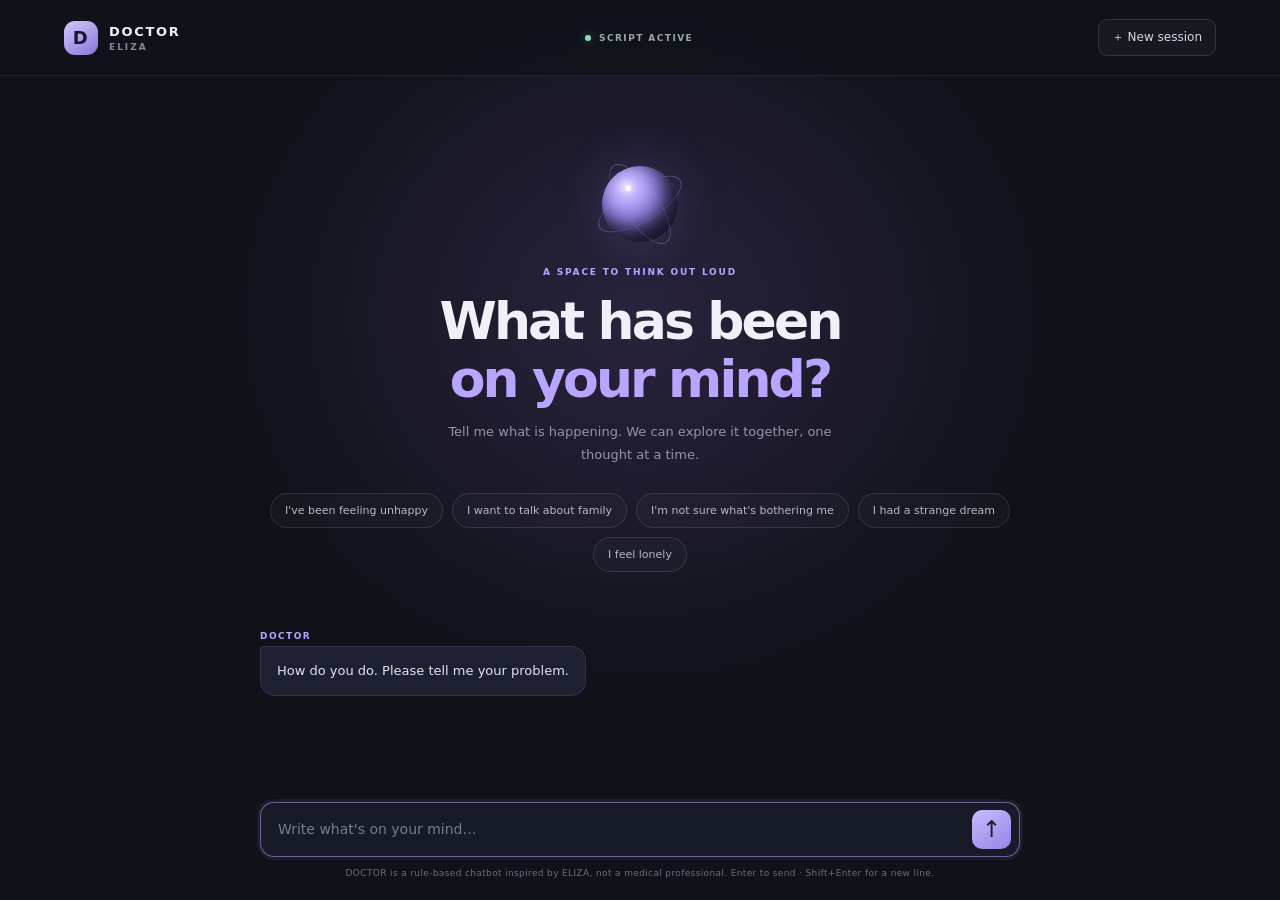
==== index.html @ b877c485 "Add files via upload" ====
<!doctype html>
<html lang="en">
<head>
  <meta charset="utf-8">
  <meta name="viewport" content="width=device-width,initial-scale=1">
  <meta name="theme-color" content="#10121a">
  <title>DOCTOR | ELIZA</title>
  <link rel="stylesheet" href="./style.css">
</head>
<body>
  <main class="app">
    <header class="topbar">
      <a class="brand" href="./"><span class="brand-icon">D</span><span>DOCTOR <small>ELIZA</small></span></a>
      <div class="status" id="status" data-state="loading" role="status"><i></i> <span id="status-text">LOADING SCRIPT</span></div>
      <button id="new-session" class="new-session" type="button">＋ <span>New session</span></button>
    </header>
    <section class="stage" id="stage" tabindex="-1">
      <div class="welcome" id="welcome">
        <div class="orb" aria-hidden="true"><span></span></div>
        <p class="eyebrow">A SPACE TO THINK OUT LOUD</p>
        <h1>What has been<br><em>on your mind?</em></h1>
        <p class="welcome-copy">Tell me what is happening. We can explore it together, one thought at a time.</p>
        <div class="prompts" id="prompts">
          <button type="button" data-prompt="I have been feeling unhappy lately.">I've been feeling unhappy</button>
          <button type="button" data-prompt="I want to talk about my family.">I want to talk about family</button>
          <button type="button" data-prompt="I am not sure what is bothering me.">I'm not sure what's bothering me</button>
          <button type="button" data-prompt="I dreamed about my childhood.">I had a strange dream</button>
          <button type="button" data-prompt="I feel lonely and nobody understands me.">I feel lonely</button>
        </div>
      </div>
      <div class="conversation" id="conversation" role="log" aria-live="polite" aria-label="Conversation with DOCTOR"></div>
    </section>
    <section class="composer-area">
      <form id="composer" class="composer">
        <label class="sr-only" for="message">Message DOCTOR</label>
        <textarea id="message" rows="1" maxlength="2000" autocomplete="off" enterkeyhint="send" placeholder="Write what's on your mind…" disabled></textarea>
        <button class="send" id="send" type="submit" aria-label="Send message" disabled>↑</button>
      </form>
      <p class="disclaimer">DOCTOR is a rule-based chatbot inspired by ELIZA, not a medical professional. Enter to send · Shift+Enter for a new line.</p>
    </section>
  </main>
  <script type="module" src="./app.js"></script>
  <noscript><p style="text-align:center;color:#ccc">DOCTOR needs JavaScript to run.</p></noscript>
</body>
</html>
---- style.css ----
:root{color-scheme:dark;--bg:#10121a;--panel:#171a25;--line:#292d3b;--text:#f1f0f8;--muted:#9295a8;--accent:#b8a5ff;--accent2:#8d7be0}
*{box-sizing:border-box}
body{margin:0;min-height:100vh;background:radial-gradient(ellipse at 50% 35%,#29233d 0,transparent 45%),var(--bg);color:var(--text);font-family:Inter,ui-sans-serif,system-ui,-apple-system,"Segoe UI",sans-serif}
button,input,textarea{font:inherit}
button{cursor:pointer}
.app{height:100vh;height:100dvh;display:flex;flex-direction:column}
.topbar{height:76px;padding:0 clamp(20px,5vw,72px);display:flex;align-items:center;border-bottom:1px solid #ffffff10;background:#10121acc}
.brand{display:flex;align-items:center;gap:11px;color:var(--text);text-decoration:none;font-size:13px;font-weight:800;letter-spacing:.13em}
.brand-icon{width:34px;height:34px;display:grid;place-items:center;border-radius:11px;background:linear-gradient(145deg,#d3c8ff,#8875d6);color:#1b1730;font-size:18px}
.brand small{display:block;margin-top:3px;color:#89849f;font-size:9px;letter-spacing:.22em}
.status{margin:auto;display:flex;align-items:center;gap:8px;color:#9aa99f;font-size:9px;font-weight:700;letter-spacing:.16em}
.status i{width:6px;height:6px;border-radius:50%;background:#8cdbb5;box-shadow:0 0 10px #8cdbb577}
.new-session{border:1px solid #ffffff20;border-radius:9px;background:#ffffff08;color:#d8d5e4;padding:9px 13px;font-size:12px}
.new-session:hover{border-color:#b8a5ff88;background:#b8a5ff12}
.stage{width:min(760px,calc(100% - 36px));flex:1;min-height:0;margin:0 auto;display:flex;flex-direction:column;overflow-y:auto;padding:38px 0 24px;outline:0}
.welcome{text-align:center;margin:auto 0}.welcome[hidden]{display:none}.conversation:not(:empty){margin-bottom:auto}
.orb{width:76px;height:76px;margin:0 auto 25px;border-radius:50%;position:relative;background:radial-gradient(circle at 33% 28%,#f4eaff 0,#c6b4ff 13%,#8b78d8 42%,#302b51 78%);box-shadow:0 0 50px #a38cff35,inset -9px -10px 20px #171729;animation:drift 5s ease-in-out infinite}
.orb:before,.orb:after{content:"";position:absolute;inset:-9px;border:1px solid #b8a5ff55;border-radius:50%;transform:rotate(-30deg) scaleY(.38)}
.orb:after{transform:rotate(55deg) scaleY(.38)}
.orb span{position:absolute;top:20px;left:24px;width:5px;height:5px;border-radius:50%;background:#fff}
@keyframes drift{50%{transform:translateY(-5px)}}
.eyebrow{color:var(--accent);font-size:9px;font-weight:700;letter-spacing:.2em}
h1{margin:15px 0 12px;font-size:clamp(34px,5vw,52px);line-height:1.12;letter-spacing:-.055em}
h1 em{font-style:normal;color:var(--accent)}
.welcome-copy{max-width:430px;margin:0 auto;color:var(--muted);font-size:13px;line-height:1.8}
.prompts{display:flex;justify-content:center;flex-wrap:wrap;gap:9px;margin:26px auto 0}
.prompts button{border:1px solid #ffffff1c;border-radius:999px;background:#ffffff06;color:#b9b8c8;padding:10px 14px;font-size:11px;transition:.2s}
.prompts button:hover{border-color:#b8a5ff88;background:#b8a5ff12;color:white}
.conversation{display:flex;flex-direction:column;gap:15px;padding:8px 0 18px}
.msg{display:flex;flex-direction:column;gap:5px;max-width:80%;animation:rise .2s ease-out}.msg.user{align-self:flex-end;align-items:flex-end}.msg.bot{align-self:flex-start}.who{font-size:9px;font-weight:700;letter-spacing:.16em;text-transform:uppercase;color:#7f8398}.msg.bot .who{color:var(--accent)}.bubble{margin:0;max-width:100%;padding:13px 16px;border-radius:15px;font-size:13px;line-height:1.7;overflow-wrap:anywhere;white-space:pre-wrap;}
@keyframes rise{from{opacity:0;transform:translateY(5px)}to{opacity:1;transform:translateY(0)}}
.msg.bot .bubble{background:#1c2030;border:1px solid #b8a5ff24;border-top-left-radius:4px;color:#e4e1ef}
.msg.user .bubble{background:linear-gradient(135deg,#c7baff,#9583e5);border-top-right-radius:4px;color:#1b1730;font-weight:550}
.composer-area{width:min(760px,calc(100% - 36px));margin:0 auto;padding:12px 0 22px}
.composer{display:flex;gap:10px;padding:7px 8px 7px 17px;border:1px solid #ffffff25;border-radius:14px;background:#191d2bdc;box-shadow:0 14px 45px #0003}
.composer:focus-within{border-color:#b8a5ff88;box-shadow:0 0 0 3px #b8a5ff12}
.composer textarea{flex:1;min-width:0;border:0;outline:0;resize:none;background:transparent;color:var(--text);font-size:14px;line-height:1.5;padding:9px 0;max-height:140px}
.composer textarea::placeholder{color:#777b90}
.composer{align-items:flex-end}.send{width:39px;height:39px;border:0;border-radius:10px;background:linear-gradient(145deg,#c9bcff,#9583e5);color:#211b39;font-size:23px;line-height:1}
.send:hover{filter:brightness(1.1);transform:translateY(-1px)}
.send:disabled{opacity:.4;cursor:not-allowed}
.disclaimer{text-align:center;margin:11px 0 0;color:#686d81;font-size:9px;letter-spacing:.04em}
.sr-only{position:absolute;width:1px;height:1px;padding:0;margin:-1px;overflow:hidden;clip:rect(0,0,0,0);white-space:nowrap;border:0}
@media(max-width:600px){.topbar{height:66px;padding:0 16px}.status{font-size:8px}.new-session{padding:9px}.new-session span{display:none}.stage{padding:25px 0 18px}.welcome{margin:auto 0 22px}.orb{width:66px;height:66px}.prompts{flex-direction:column;align-items:stretch}.prompts button{text-align:left}.bubble{max-width:92%}.composer-area{padding-bottom:16px}}
@media(prefers-reduced-motion:reduce){*,*::before,*::after{animation-duration:.01ms!important;animation-iteration-count:1!important;transition:none!important}}
button:focus-visible,textarea:focus-visible,a:focus-visible{outline:2px solid var(--accent);outline-offset:2px}
.status[data-state=error] i{background:#ff8a8a;box-shadow:0 0 10px #ff8a8a77}.status[data-state=loading] i,.status[data-state=ended] i{background:#e3c46f;box-shadow:0 0 10px #e3c46f66}
.msg.typing .bubble{color:var(--muted);letter-spacing:.3em;animation:pulse 1s ease-in-out infinite}@keyframes pulse{50%{opacity:.4}}
.msg.error .bubble{border-color:#ff8a8a55}.retry{align-self:flex-start;margin-top:4px;border:1px solid #b8a5ff66;border-radius:9px;background:#b8a5ff14;color:var(--text);padding:8px 14px;font-size:12px}
@media(max-width:600px){.msg{max-width:92%}.composer textarea{font-size:16px}}
textarea:focus-visible{outline:0}
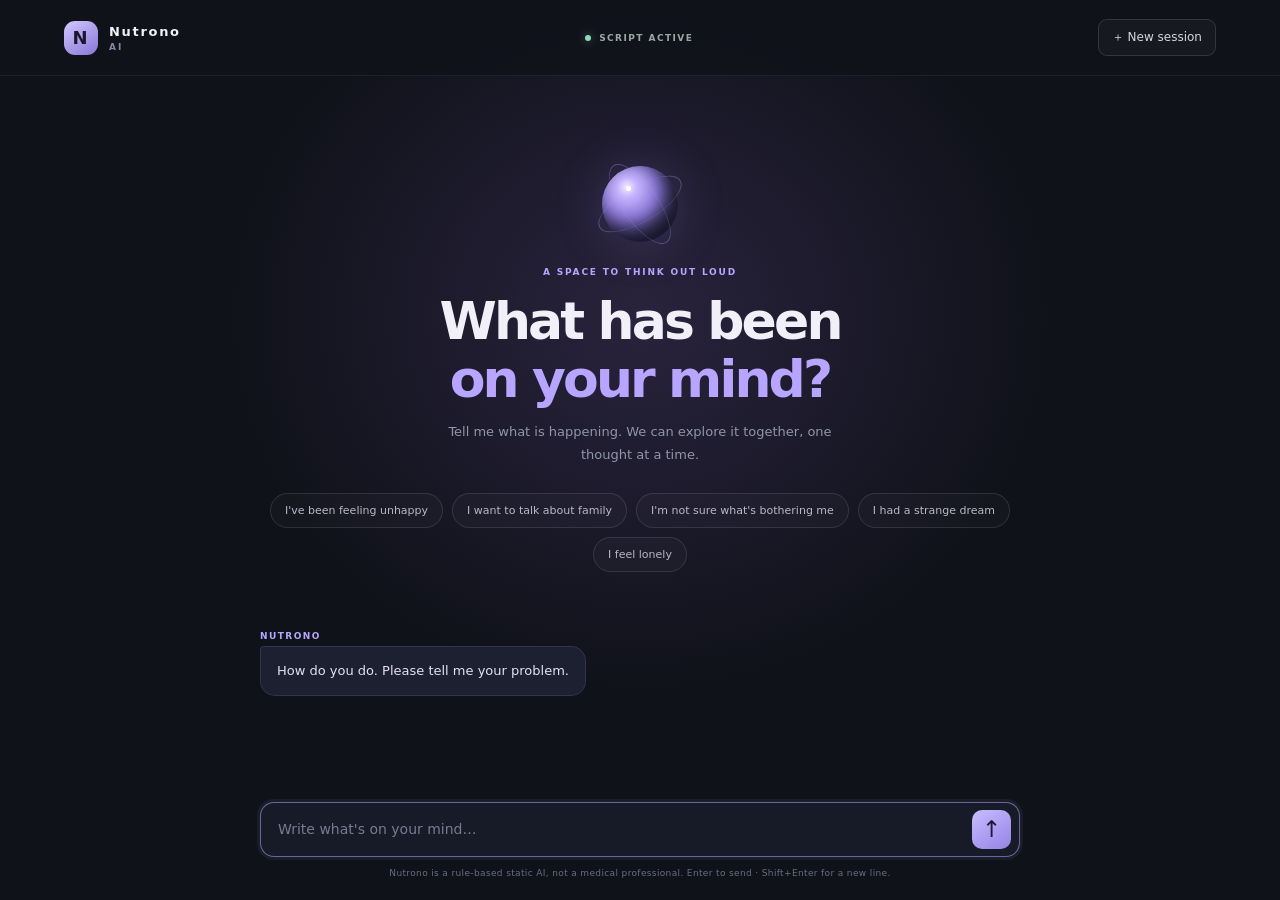
==== commit 5a6398f3: "feat: rename DOCTOR to Nutrono in UI (roadmap 0.1)" ====
--- a/index.html
+++ b/index.html
@@ -4,13 +4,13 @@
   <meta charset="utf-8">
   <meta name="viewport" content="width=device-width,initial-scale=1">
   <meta name="theme-color" content="#10121a">
-  <title>DOCTOR | ELIZA</title>
+  <title>Nutrono | Static AI</title>
   <link rel="stylesheet" href="./style.css">
 </head>
 <body>
   <main class="app">
     <header class="topbar">
-      <a class="brand" href="./"><span class="brand-icon">D</span><span>DOCTOR <small>ELIZA</small></span></a>
+      <a class="brand" href="./"><span class="brand-icon">N</span><span>Nutrono <small>AI</small></span></a>
       <div class="status" id="status" data-state="loading" role="status"><i></i> <span id="status-text">LOADING SCRIPT</span></div>
       <button id="new-session" class="new-session" type="button">＋ <span>New session</span></button>
     </header>
@@ -28,18 +28,18 @@
           <button type="button" data-prompt="I feel lonely and nobody understands me.">I feel lonely</button>
         </div>
       </div>
-      <div class="conversation" id="conversation" role="log" aria-live="polite" aria-label="Conversation with DOCTOR"></div>
+      <div class="conversation" id="conversation" role="log" aria-live="polite" aria-label="Conversation with Nutrono"></div>
     </section>
     <section class="composer-area">
       <form id="composer" class="composer">
-        <label class="sr-only" for="message">Message DOCTOR</label>
+        <label class="sr-only" for="message">Message Nutrono</label>
         <textarea id="message" rows="1" maxlength="2000" autocomplete="off" enterkeyhint="send" placeholder="Write what's on your mind…" disabled></textarea>
         <button class="send" id="send" type="submit" aria-label="Send message" disabled>↑</button>
       </form>
-      <p class="disclaimer">DOCTOR is a rule-based chatbot inspired by ELIZA, not a medical professional. Enter to send · Shift+Enter for a new line.</p>
+      <p class="disclaimer">Nutrono is a rule-based static AI, not a medical professional. Enter to send · Shift+Enter for a new line.</p>
     </section>
   </main>
   <script type="module" src="./app.js"></script>
-  <noscript><p style="text-align:center;color:#ccc">DOCTOR needs JavaScript to run.</p></noscript>
+  <noscript><p style="text-align:center;color:#ccc">Nutrono needs JavaScript to run.</p></noscript>
 </body>
 </html>
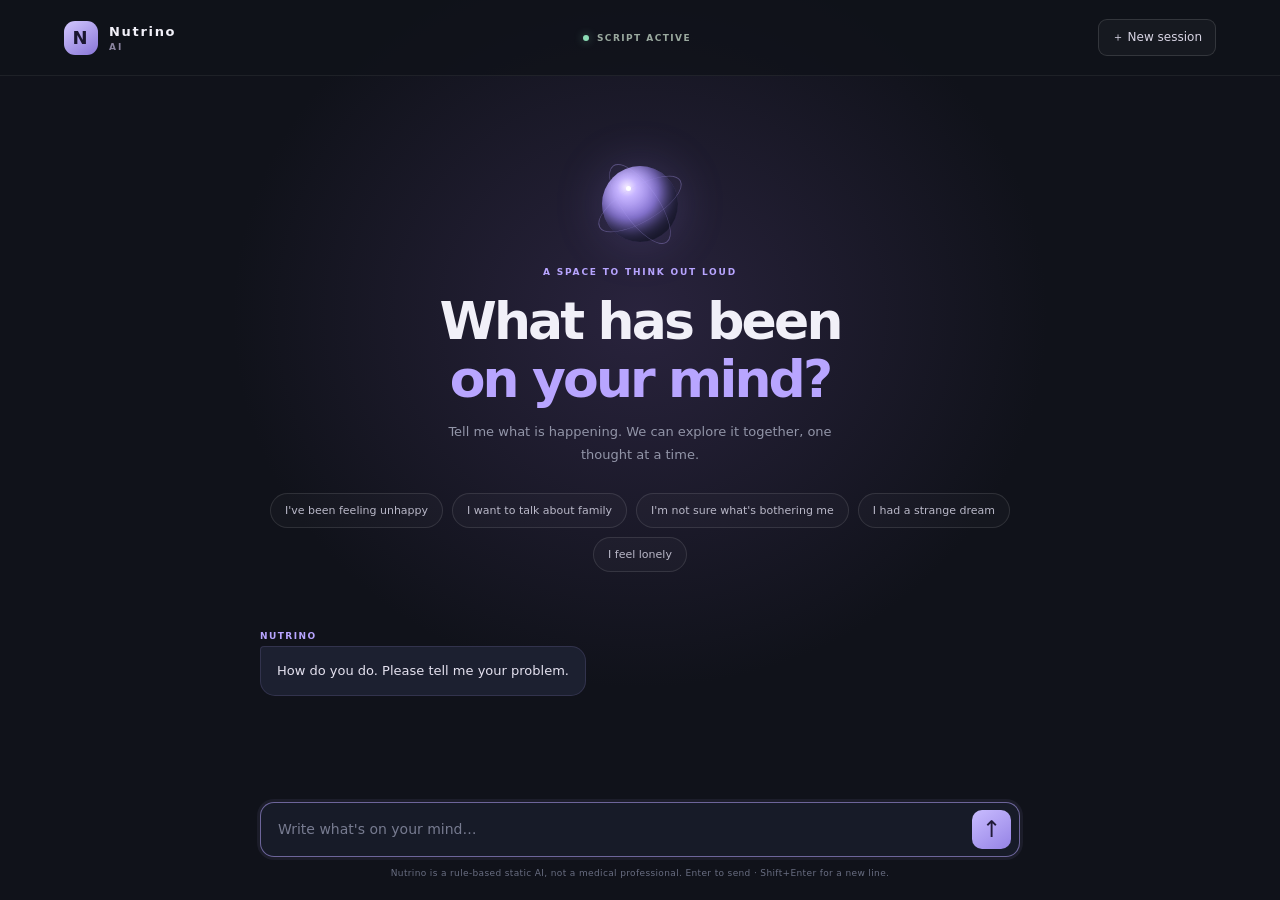
==== commit eb15d692: "chore: final name is Nutrino, replace Nutrono everywhere (roadmap 0.3) Co-Authored-By: Claude Sonnet" ====
--- a/index.html
+++ b/index.html
@@ -4,13 +4,13 @@
   <meta charset="utf-8">
   <meta name="viewport" content="width=device-width,initial-scale=1">
   <meta name="theme-color" content="#10121a">
-  <title>Nutrono | Static AI</title>
+  <title>Nutrino | Static AI</title>
   <link rel="stylesheet" href="./style.css">
 </head>
 <body>
   <main class="app">
     <header class="topbar">
-      <a class="brand" href="./"><span class="brand-icon">N</span><span>Nutrono <small>AI</small></span></a>
+      <a class="brand" href="./"><span class="brand-icon">N</span><span>Nutrino <small>AI</small></span></a>
       <div class="status" id="status" data-state="loading" role="status"><i></i> <span id="status-text">LOADING SCRIPT</span></div>
       <button id="new-session" class="new-session" type="button">＋ <span>New session</span></button>
     </header>
@@ -28,18 +28,18 @@
           <button type="button" data-prompt="I feel lonely and nobody understands me.">I feel lonely</button>
         </div>
       </div>
-      <div class="conversation" id="conversation" role="log" aria-live="polite" aria-label="Conversation with Nutrono"></div>
+      <div class="conversation" id="conversation" role="log" aria-live="polite" aria-label="Conversation with Nutrino"></div>
     </section>
     <section class="composer-area">
       <form id="composer" class="composer">
-        <label class="sr-only" for="message">Message Nutrono</label>
+        <label class="sr-only" for="message">Message Nutrino</label>
         <textarea id="message" rows="1" maxlength="2000" autocomplete="off" enterkeyhint="send" placeholder="Write what's on your mind…" disabled></textarea>
         <button class="send" id="send" type="submit" aria-label="Send message" disabled>↑</button>
       </form>
-      <p class="disclaimer">Nutrono is a rule-based static AI, not a medical professional. Enter to send · Shift+Enter for a new line.</p>
+      <p class="disclaimer">Nutrino is a rule-based static AI, not a medical professional. Enter to send · Shift+Enter for a new line.</p>
     </section>
   </main>
   <script type="module" src="./app.js"></script>
-  <noscript><p style="text-align:center;color:#ccc">Nutrono needs JavaScript to run.</p></noscript>
+  <noscript><p style="text-align:center;color:#ccc">Nutrino needs JavaScript to run.</p></noscript>
 </body>
 </html>
